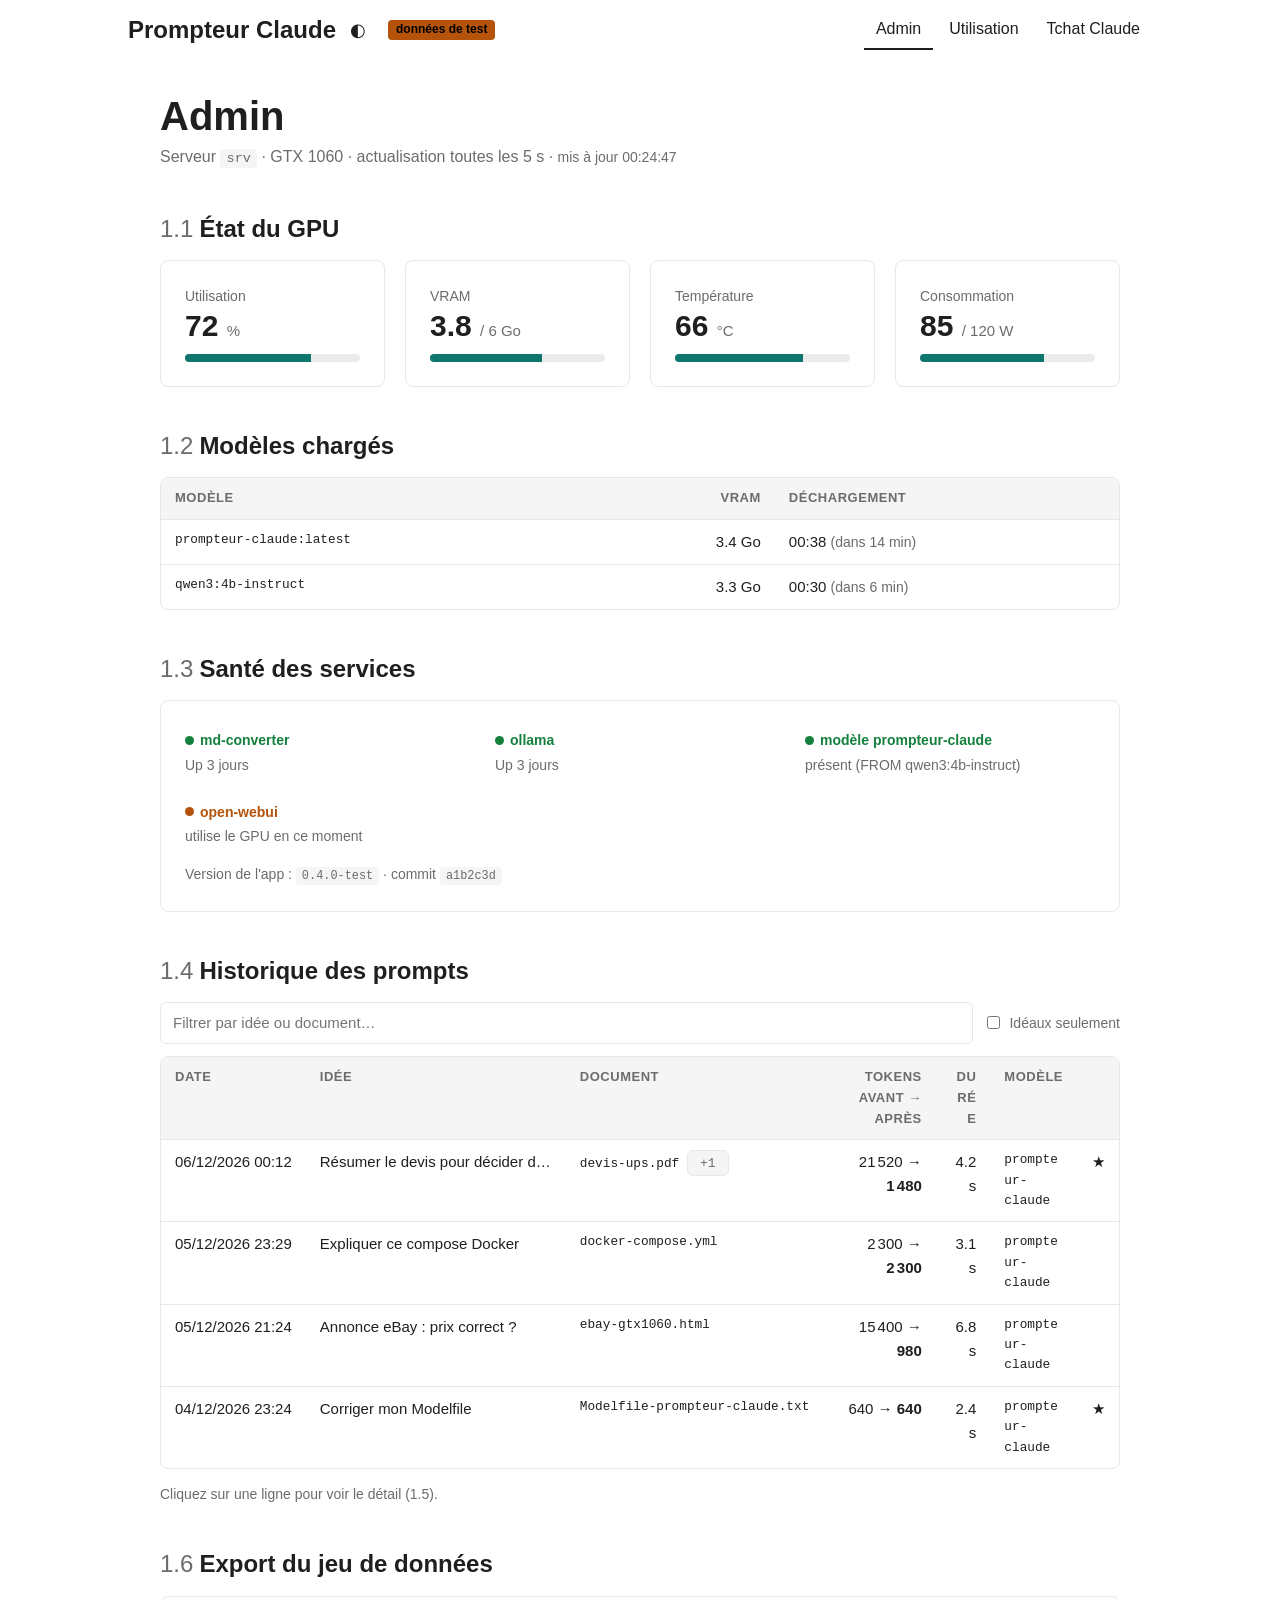
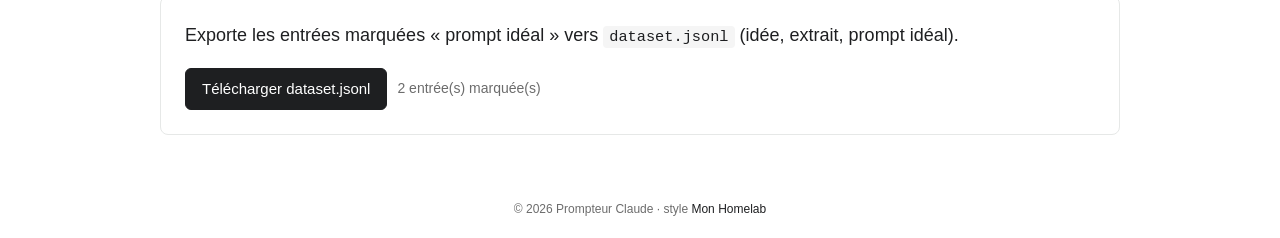
==== static/admin.html @ 7f17523a "Add files via upload" ====
<!doctype html>
<html lang="fr">
<head>
<meta charset="utf-8">
<meta name="viewport" content="width=device-width, initial-scale=1">
<title>Admin · Prompteur Claude</title>
<meta name="theme-color" content="#0b2420">
<link rel="stylesheet" href="style.css">
<script src="common.js"></script>
</head>
<body>
<header>
  <nav class="nav">
    <div class="logo"><a href="index.html">Prompteur Claude</a><button onclick="toggleTheme()" title="Changer de thème">◐</button></div>
    <ul id="menu">
      <li><a href="admin.html">Admin</a></li>
      <li><a href="index.html">Utilisation</a></li>
      <li><a href="chat.html">Tchat Claude</a></li>
    </ul>
  </nav>
</header>

<main class="main">
  <div class="page-header">
    <h1>Admin</h1>
    <p>Serveur <code>srv</code> · GTX 1060 · actualisation toutes les <span id="every">5</span> s · <span id="last" class="muted"></span></p>
  </div>

  <!-- 1.1 État du GPU -->
  <h2><span class="num">1.1</span>État du GPU</h2>
  <div class="grid" id="gpu">
    <div class="card"><div class="muted">Utilisation</div><div class="stat" id="g-util">–</div><div class="bar"><span id="b-util"></span></div></div>
    <div class="card"><div class="muted">VRAM</div><div class="stat" id="g-mem">–</div><div class="bar"><span id="b-mem"></span></div></div>
    <div class="card"><div class="muted">Température</div><div class="stat" id="g-temp">–</div><div class="bar"><span id="b-temp"></span></div></div>
    <div class="card"><div class="muted">Consommation</div><div class="stat" id="g-pow">–</div><div class="bar"><span id="b-pow"></span></div></div>
  </div>

  <!-- 1.2 Modèles chargés -->
  <h2><span class="num">1.2</span>Modèles chargés</h2>
  <div class="table-wrap">
    <table>
      <thead><tr><th>Modèle</th><th class="num">VRAM</th><th>Déchargement</th></tr></thead>
      <tbody id="ps"><tr><td colspan="3" class="muted">Chargement…</td></tr></tbody>
    </table>
  </div>

  <!-- 1.3 Santé des services -->
  <h2><span class="num">1.3</span>Santé des services</h2>
  <div class="card">
    <div class="grid" id="health" style="grid-template-columns: repeat(auto-fit, minmax(220px, 1fr));"></div>
    <p class="muted" style="margin:16px 0 0" id="version"></p>
  </div>

  <!-- 1.4 Historique -->
  <h2><span class="num">1.4</span>Historique des prompts</h2>
  <div class="row" style="margin-bottom:12px">
    <input id="filter" placeholder="Filtrer par idée ou document…" style="flex:1; min-width:200px">
    <label style="margin:0; display:flex; gap:6px; align-items:center; white-space:nowrap">
      <input type="checkbox" id="only-ideal" style="width:auto"> Idéaux seulement
    </label>
  </div>
  <div class="table-wrap">
    <table>
      <thead><tr><th>Date</th><th>Idée</th><th>Document</th><th class="num">Tokens avant → après</th><th class="num">Durée</th><th>Modèle</th><th></th></tr></thead>
      <tbody id="history"></tbody>
    </table>
  </div>
  <p class="muted">Cliquez sur une ligne pour voir le détail (1.5).</p>

  <!-- 1.6 Export -->
  <h2><span class="num">1.6</span>Export du jeu de données</h2>
  <div class="card">
    <p style="margin-top:0">Exporte les entrées marquées « prompt idéal » vers <code>dataset.jsonl</code> (idée, extrait, prompt idéal).</p>
    <div class="row">
      <button class="btn primary" onclick="exportDataset()">Télécharger dataset.jsonl</button>
      <span class="muted" id="ideal-count"></span>
    </div>
    <pre class="prompt" id="export-preview" hidden></pre>
  </div>
</main>

<!-- 1.5 Détail d'un prompt -->
<dialog id="detail">
  <h3 id="d-title"></h3>
  <dl class="meta" id="d-meta"></dl>
  <pre class="prompt" id="d-prompt"></pre>
  <div class="row">
    <button class="btn primary" id="d-copy">Recopier</button>
    <button class="btn" id="d-regen">Régénérer</button>
    <button class="btn" id="d-ideal"></button>
    <span style="flex:1"></span>
    <button class="btn" onclick="$('#detail').close()">Fermer</button>
  </div>
</dialog>

<footer class="footer">© 2026 Prompteur Claude · style <a href="https://homelab.arthurlejosne.workers.dev/">Mon Homelab</a></footer>

<script>
const REFRESH = 5000;
const srcs = (h) => [].concat(h.source); // une entrée peut avoir plusieurs documents
let hist = [];

async function loadGpu() {
  try {
    const g = await api.get("/api/admin/gpu");
    const pct = (v, m) => Math.min(100, Math.round((v / m) * 100)) + "%";
    $("#g-util").innerHTML = `${g.util} <small>%</small>`; $("#b-util").style.width = g.util + "%";
    $("#g-mem").innerHTML = `${(g.mem_used / 1024).toFixed(1)} <small>/ ${(g.mem_total / 1024).toFixed(0)} Go</small>`; $("#b-mem").style.width = pct(g.mem_used, g.mem_total);
    $("#g-temp").innerHTML = `${g.temp} <small>°C</small>`; $("#b-temp").style.width = pct(g.temp, 90);
    $("#g-pow").innerHTML = `${g.power} <small>/ ${g.power_limit} W</small>`; $("#b-pow").style.width = pct(g.power, g.power_limit);
    $("#b-temp").style.background = g.temp > 80 ? "var(--err)" : g.temp > 70 ? "var(--warn)" : "";
    $("#last").textContent = "mis à jour " + new Date().toLocaleTimeString("fr-FR");
  } catch (e) { $("#last").textContent = "GPU injoignable (" + e.message + ")"; }
}

async function loadPs() {
  const { models } = await api.get("/api/admin/ps");
  $("#ps").innerHTML = models.length ? models.map((m) => {
    const min = Math.max(0, Math.round((new Date(m.expires_at) - Date.now()) / 60000));
    return `<tr><td class="mono">${esc(m.name)}</td><td class="num">${(m.size_vram / 1e9).toFixed(1)} Go</td>
            <td>${new Date(m.expires_at).toLocaleTimeString("fr-FR", { timeStyle: "short" })} <span class="muted">(dans ${min} min)</span></td></tr>`;
  }).join("") : `<tr><td colspan="3" class="muted">Aucun modèle en VRAM.</td></tr>`;
}

async function loadHealth() {
  const h = await api.get("/api/admin/health");
  const cls = { Up: "ok", Warn: "warn" };
  $("#health").innerHTML = h.services.map((s) => `
    <div><span class="status ${cls[s.state] || "err"}">${esc(s.name)}</span><div class="muted">${esc(s.detail)}</div></div>`).join("");
  $("#version").innerHTML = `Version de l'app : <code>${esc(h.version)}</code> · commit <code>${esc(h.git)}</code>`;
}

function renderHistory() {
  const q = $("#filter").value.toLowerCase(), only = $("#only-ideal").checked;
  const rows = hist.filter((h) => (!only || h.ideal) && (h.idea + " " + srcs(h).join(" ")).toLowerCase().includes(q));
  $("#history").innerHTML = rows.map((h) => `
    <tr data-id="${h.id}">
      <td style="white-space:nowrap">${fmtDate(h.date)}</td>
      <td class="clip">${esc(h.idea)}</td>
      <td class="clip mono" title="${esc(srcs(h).join(", "))}">${esc(srcs(h)[0])}${srcs(h).length > 1 ? ` <span class="tag">+${srcs(h).length - 1}</span>` : ""}</td>
      <td class="num">${h.tokens_before.toLocaleString("fr-FR")} → <strong>${h.tokens_after.toLocaleString("fr-FR")}</strong></td>
      <td class="num">${h.duration_s.toFixed(1)} s</td>
      <td class="mono">${esc(h.model)}</td>
      <td>${h.ideal ? "★" : ""}</td>
    </tr>`).join("") || `<tr><td colspan="7" class="muted">Aucune entrée.</td></tr>`;
  $("#ideal-count").textContent = hist.filter((h) => h.ideal).length + " entrée(s) marquée(s)";
}

function openDetail(id) {
  const h = hist.find((x) => x.id === id); if (!h) return;
  $("#d-title").textContent = h.idea;
  $("#d-meta").innerHTML = `
    <dt>Date</dt><dd>${fmtDate(h.date)}</dd>
    <dt>Documents</dt><dd class="mono">${srcs(h).map(esc).join("<br>")}</dd>
    <dt>Tokens</dt><dd>${h.tokens_before} → ${h.tokens_after} (−${Math.round((1 - h.tokens_after / h.tokens_before) * 100)} %)</dd>
    <dt>Durée</dt><dd>${h.duration_s} s · <span class="mono">${esc(h.model)}</span></dd>`;
  $("#d-prompt").textContent = h.prompt;
  $("#d-copy").onclick = () => copy(h.prompt);
  $("#d-regen").onclick = async () => {
    $("#d-regen").disabled = true; $("#d-prompt").textContent = "";
    await fakeStream(h.prompt, (c) => ($("#d-prompt").textContent += c));
    $("#d-regen").disabled = false; toast("Prompt régénéré (test)");
  };
  const setIdeal = () => ($("#d-ideal").textContent = h.ideal ? "★ Retirer des idéaux" : "☆ Marquer comme prompt idéal");
  setIdeal();
  $("#d-ideal").onclick = async () => {
    const r = await api.post(`/api/history/${h.id}/ideal`, {});
    h.ideal = r.ideal ?? !h.ideal; setIdeal(); renderHistory();
  };
  $("#detail").showModal();
}

function exportDataset() {
  const lines = hist.filter((h) => h.ideal).map((h) => JSON.stringify({ idea: h.idea, sources: srcs(h), excerpt: "(extraits de " + srcs(h).join(", ") + ")", prompt: h.prompt }));
  if (!lines.length) return toast("Aucune entrée marquée");
  const blob = new Blob([lines.join("\n") + "\n"], { type: "application/jsonl" });
  const a = Object.assign(document.createElement("a"), { href: URL.createObjectURL(blob), download: "dataset.jsonl" });
  a.click(); URL.revokeObjectURL(a.href);
  const pv = $("#export-preview"); pv.hidden = false; pv.textContent = lines.join("\n");
}

document.addEventListener("DOMContentLoaded", async () => {
  $("#every").textContent = REFRESH / 1000;
  $("#history").addEventListener("click", (e) => { const tr = e.target.closest("tr[data-id]"); if (tr) openDetail(+tr.dataset.id); });
  $("#filter").addEventListener("input", renderHistory);
  $("#only-ideal").addEventListener("change", renderHistory);
  hist = await api.get("/api/history"); renderHistory();
  loadGpu(); loadPs(); loadHealth();
  setInterval(() => { loadGpu(); loadPs(); }, REFRESH);
  setInterval(loadHealth, 30000);
});
</script>
</body>
</html>
---- static/style.css ----
/* Prompteur Claude — style inspiré de « Mon Homelab » (Hugo PaperMod) */
:root {
  --gap: 24px;
  --content-gap: 20px;
  --nav-width: 1024px;
  --main-width: 960px;
  --header-height: 60px;
  --radius: 8px;

  /* Thème clair (PaperMod) */
  --theme: #ffffff;
  --entry: #ffffff;
  --primary: #1e1f21;
  --secondary: #6c6c6c;
  --tertiary: #e9ecea;
  --content: #1f1f1f;
  --code-bg: #f5f5f5;
  --border: #e6e8e7;
  --accent: #0f766e;
  --ok: #15803d;
  --warn: #b45309;
  --err: #b91c1c;
}
@media (prefers-color-scheme: dark) {
  :root:not([data-theme="light"]) {
    --theme: #0b2420;
    --entry: #11302b;
    --primary: #dadadb;
    --secondary: #9b9c9d;
    --tertiary: #1a4039;
    --content: #c4c4c5;
    --code-bg: #0e2a25;
    --border: #22473f;
    --accent: #3ddc97;
    --ok: #4ade80;
    --warn: #fbbf24;
    --err: #f87171;
  }
}
:root[data-theme="dark"] {
  --theme: #0b2420;
  --entry: #11302b;
  --primary: #dadadb;
  --secondary: #9b9c9d;
  --tertiary: #1a4039;
  --content: #c4c4c5;
  --code-bg: #0e2a25;
  --border: #22473f;
  --accent: #3ddc97;
  --ok: #4ade80;
  --warn: #fbbf24;
  --err: #f87171;
}

* { box-sizing: border-box; }
html { -webkit-tap-highlight-color: transparent; }
body {
  margin: 0;
  background: var(--theme);
  color: var(--primary);
  font-family: -apple-system, BlinkMacSystemFont, "Segoe UI", Roboto, Oxygen, Ubuntu, Cantarell, "Open Sans", "Helvetica Neue", sans-serif;
  font-size: 18px;
  line-height: 1.6;
  word-break: break-word;
}
a { color: var(--primary); text-decoration: none; }
code, pre, .mono { font-family: ui-monospace, SFMono-Regular, Menlo, Consolas, monospace; font-size: .85em; }
code { background: var(--code-bg); padding: 2px 6px; border-radius: 4px; }

/* En-tête */
.nav {
  display: flex; flex-wrap: wrap; justify-content: space-between; align-items: center;
  max-width: calc(var(--nav-width) + var(--gap) * 2);
  margin: 0 auto; padding: 0 var(--gap); min-height: var(--header-height);
}
.logo { display: flex; align-items: center; gap: 10px; font-size: 24px; font-weight: 700; }
.logo button {
  background: none; border: 0; color: var(--primary); cursor: pointer;
  font-size: 18px; padding: 4px; border-radius: 6px; line-height: 1;
}
.logo button:hover { background: var(--tertiary); }
#menu { display: flex; gap: 4px; list-style: none; margin: 0; padding: 0; overflow-x: auto; }
#menu a { display: block; padding: 6px 12px; font-size: 16px; border-radius: 6px; }
#menu a:hover { background: var(--tertiary); }
#menu a.active { border-bottom: 2px solid currentColor; border-radius: 0; }

/* Contenu */
.main {
  max-width: calc(var(--main-width) + var(--gap) * 2);
  margin: auto; padding: var(--gap); min-height: calc(100vh - var(--header-height) * 2);
}
.page-header h1 { font-size: 40px; line-height: 1.2; margin: 8px 0 4px; }
.page-header p { color: var(--secondary); margin: 0 0 var(--gap); font-size: 16px; }
h2 { font-size: 24px; margin: 40px 0 12px; }
h2 .num { color: var(--secondary); font-weight: 400; margin-right: 6px; }
h3 { font-size: 18px; margin: 0 0 8px; }
.muted { color: var(--secondary); font-size: 14px; }

/* Cartes (post-entry PaperMod) */
.card {
  background: var(--entry); border: 1px solid var(--border); border-radius: var(--radius);
  padding: var(--gap); margin-bottom: var(--content-gap); transition: transform .1s;
}
.grid { display: grid; gap: var(--content-gap); grid-template-columns: repeat(auto-fit, minmax(200px, 1fr)); }
.grid .card { margin: 0; }
.stat { font-size: 30px; font-weight: 700; line-height: 1.2; }
.stat small { font-size: 15px; font-weight: 400; color: var(--secondary); }

.bar { height: 8px; background: var(--tertiary); border-radius: 4px; overflow: hidden; margin-top: 10px; }
.bar > span { display: block; height: 100%; background: var(--accent); transition: width .6s; }

/* Étiquettes (tags PaperMod) */
.tags { display: flex; flex-wrap: wrap; gap: 6px; list-style: none; margin: 0; padding: 0; }
.tag {
  display: inline-block; padding: 0 12px; height: 26px; line-height: 26px; font-size: 13px;
  background: var(--code-bg); border: 1px solid var(--border); border-radius: 6px; color: var(--secondary);
  white-space: nowrap;
}
.status { display: inline-flex; align-items: center; gap: 6px; font-size: 14px; font-weight: 600; }
.status::before { content: ""; width: 9px; height: 9px; border-radius: 50%; background: currentColor; }
.status.ok { color: var(--ok); } .status.warn { color: var(--warn); } .status.err { color: var(--err); }

/* Tableaux */
.table-wrap { overflow-x: auto; border: 1px solid var(--border); border-radius: var(--radius); background: var(--entry); }
table { width: 100%; border-collapse: collapse; font-size: 15px; }
th, td { padding: 10px 14px; text-align: left; border-bottom: 1px solid var(--border); vertical-align: top; }
th { font-size: 13px; text-transform: uppercase; letter-spacing: .04em; color: var(--secondary); font-weight: 600; background: var(--code-bg); }
tr:last-child td { border-bottom: 0; }
tbody tr { cursor: pointer; }
tbody tr:hover { background: var(--tertiary); }
td.num, th.num { text-align: right; font-variant-numeric: tabular-nums; }
.clip { max-width: 260px; overflow: hidden; text-overflow: ellipsis; white-space: nowrap; }

/* Formulaires et boutons */
.btn {
  display: inline-flex; align-items: center; gap: 6px; padding: 8px 16px; font: inherit; font-size: 15px;
  border-radius: 6px; border: 1px solid var(--border); background: var(--tertiary); color: var(--primary); cursor: pointer;
}
.btn:hover { border-color: var(--secondary); }
.btn.primary { background: var(--primary); color: var(--theme); border-color: var(--primary); }
.btn:disabled { opacity: .5; cursor: not-allowed; }
.row { display: flex; flex-wrap: wrap; gap: 10px; align-items: center; }
input, select, textarea {
  font: inherit; font-size: 15px; color: var(--primary); background: var(--theme);
  border: 1px solid var(--border); border-radius: 6px; padding: 8px 12px; width: 100%;
}
textarea { min-height: 110px; resize: vertical; }
input:focus, select:focus, textarea:focus { outline: 2px solid var(--accent); outline-offset: -1px; }
label { display: block; font-size: 14px; color: var(--secondary); margin: 12px 0 4px; }

pre.prompt {
  background: var(--code-bg); border: 1px solid var(--border); border-radius: var(--radius);
  padding: 16px; white-space: pre-wrap; margin: 12px 0; line-height: 1.5; max-height: 420px; overflow: auto;
}

/* Zone de dépôt */
.drop {
  border: 2px dashed var(--border); border-radius: var(--radius); padding: 36px; text-align: center;
  color: var(--secondary); cursor: pointer; transition: border-color .2s, background .2s;
}
.drop.over { border-color: var(--accent); background: var(--tertiary); }

/* Fenêtre de détail */
dialog {
  width: min(760px, calc(100vw - 32px)); border: 1px solid var(--border); border-radius: var(--radius);
  background: var(--entry); color: var(--primary); padding: var(--gap);
}
dialog::backdrop { background: rgb(0 0 0 / .55); }
dl.meta { display: grid; grid-template-columns: max-content 1fr; gap: 4px 16px; font-size: 15px; margin: 0; }
dl.meta dt { color: var(--secondary); }
dl.meta dd { margin: 0; }

/* Tchat */
.chat { display: flex; flex-direction: column; gap: 12px; max-height: 480px; overflow-y: auto; padding: 4px; }
.msg { max-width: 85%; padding: 12px 16px; border-radius: var(--radius); border: 1px solid var(--border); font-size: 16px; white-space: pre-wrap; }
.msg.user { align-self: flex-end; background: var(--tertiary); }
.msg.bot { align-self: flex-start; background: var(--entry); }
.msg .muted { display: block; margin-top: 6px; font-size: 12px; }

.toast {
  position: fixed; bottom: 24px; left: 50%; transform: translateX(-50%); background: var(--primary); color: var(--theme);
  padding: 10px 18px; border-radius: 6px; font-size: 15px; opacity: 0; transition: opacity .2s; pointer-events: none;
}
.toast.show { opacity: 1; }

.footer {
  max-width: calc(var(--main-width) + var(--gap) * 2); margin: auto; padding: calc((var(--footer-height, 60px) - var(--gap)) / 2) var(--gap);
  text-align: center; color: var(--secondary); font-size: 12px; line-height: 24px;
}
.badge-test {
  display: inline-block; font-size: 12px; padding: 0 8px; border-radius: 4px; background: var(--warn); color: #000; vertical-align: middle; margin-left: 8px;
}

@media (max-width: 640px) {
  :root { --gap: 16px; }
  body { font-size: 16px; }
  .page-header h1 { font-size: 30px; }
  .nav { padding-top: 8px; }
  #menu { width: 100%; }
  .msg { max-width: 95%; }
}
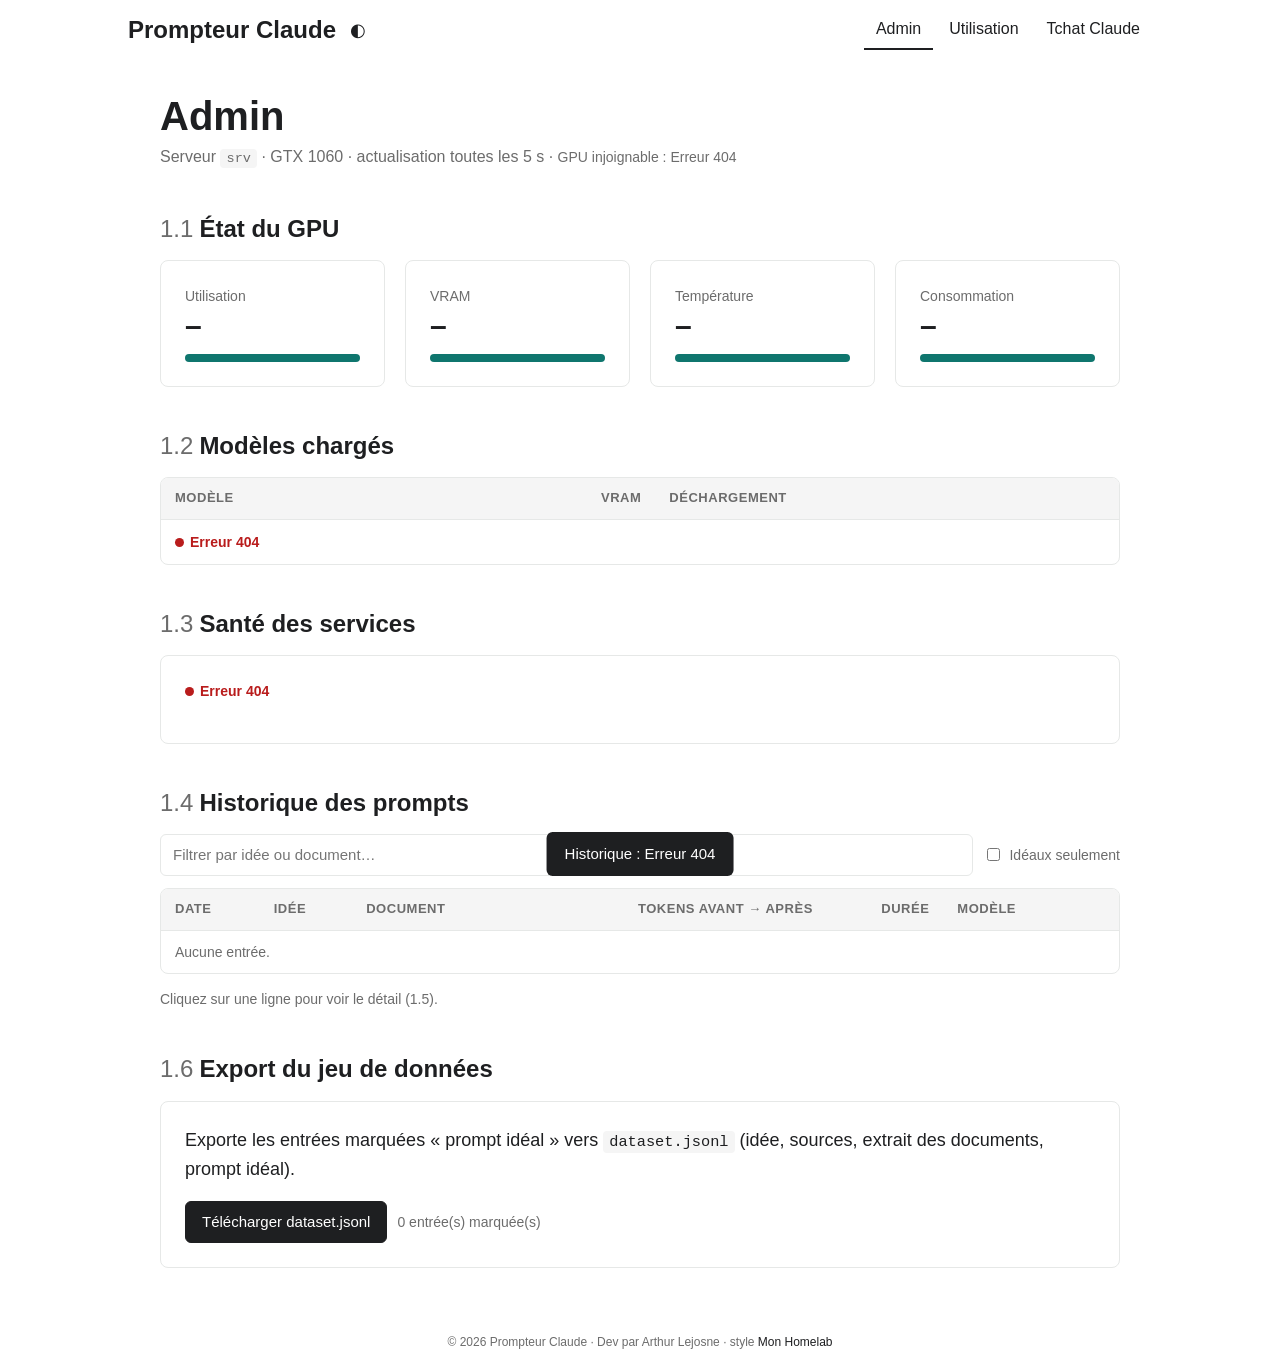
==== commit 54f97be8: "Version 0.5 : vraies données, connexion, tchat Claude" ====
--- a/static/admin.html
+++ b/static/admin.html
@@ -70,7 +70,7 @@
   <!-- 1.6 Export -->
   <h2><span class="num">1.6</span>Export du jeu de données</h2>
   <div class="card">
-    <p style="margin-top:0">Exporte les entrées marquées « prompt idéal » vers <code>dataset.jsonl</code> (idée, extrait, prompt idéal).</p>
+    <p style="margin-top:0">Exporte les entrées marquées « prompt idéal » vers <code>dataset.jsonl</code> (idée, sources, extrait des documents, prompt idéal).</p>
     <div class="row">
       <button class="btn primary" onclick="exportDataset()">Télécharger dataset.jsonl</button>
       <span class="muted" id="ideal-count"></span>
@@ -93,41 +93,50 @@
   </div>
 </dialog>
 
-<footer class="footer">© 2026 Prompteur Claude · style <a href="https://homelab.arthurlejosne.workers.dev/">Mon Homelab</a></footer>
+<footer class="footer">© 2026 Prompteur Claude · Dev par Arthur Lejosne · style <a href="https://homelab.arthurlejosne.workers.dev/">Mon Homelab</a></footer>
 
 <script>
 const REFRESH = 5000;
-const srcs = (h) => [].concat(h.source); // une entrée peut avoir plusieurs documents
+const srcs = (h) => [].concat(h.source);
 let hist = [];
 
 async function loadGpu() {
   try {
     const g = await api.get("/api/admin/gpu");
-    const pct = (v, m) => Math.min(100, Math.round((v / m) * 100)) + "%";
+    const pct = (v, m) => (m ? Math.min(100, Math.round((v / m) * 100)) : 0) + "%";
     $("#g-util").innerHTML = `${g.util} <small>%</small>`; $("#b-util").style.width = g.util + "%";
     $("#g-mem").innerHTML = `${(g.mem_used / 1024).toFixed(1)} <small>/ ${(g.mem_total / 1024).toFixed(0)} Go</small>`; $("#b-mem").style.width = pct(g.mem_used, g.mem_total);
     $("#g-temp").innerHTML = `${g.temp} <small>°C</small>`; $("#b-temp").style.width = pct(g.temp, 90);
     $("#g-pow").innerHTML = `${g.power} <small>/ ${g.power_limit} W</small>`; $("#b-pow").style.width = pct(g.power, g.power_limit);
     $("#b-temp").style.background = g.temp > 80 ? "var(--err)" : g.temp > 70 ? "var(--warn)" : "";
     $("#last").textContent = "mis à jour " + new Date().toLocaleTimeString("fr-FR");
-  } catch (e) { $("#last").textContent = "GPU injoignable (" + e.message + ")"; }
+  } catch (e) { $("#last").textContent = "GPU injoignable : " + e.message; }
 }
 
 async function loadPs() {
-  const { models } = await api.get("/api/admin/ps");
-  $("#ps").innerHTML = models.length ? models.map((m) => {
-    const min = Math.max(0, Math.round((new Date(m.expires_at) - Date.now()) / 60000));
-    return `<tr><td class="mono">${esc(m.name)}</td><td class="num">${(m.size_vram / 1e9).toFixed(1)} Go</td>
-            <td>${new Date(m.expires_at).toLocaleTimeString("fr-FR", { timeStyle: "short" })} <span class="muted">(dans ${min} min)</span></td></tr>`;
-  }).join("") : `<tr><td colspan="3" class="muted">Aucun modèle en VRAM.</td></tr>`;
+  try {
+    const { models } = await api.get("/api/admin/ps");
+    $("#ps").innerHTML = models.length ? models.map((m) => {
+      const min = Math.max(0, Math.round((new Date(m.expires_at) - Date.now()) / 60000));
+      return `<tr><td class="mono">${esc(m.name)}</td><td class="num">${(m.size_vram / 1e9).toFixed(1)} Go</td>
+              <td>${new Date(m.expires_at).toLocaleTimeString("fr-FR", { timeStyle: "short" })} <span class="muted">(dans ${min} min)</span></td></tr>`;
+    }).join("") : `<tr><td colspan="3" class="muted">Aucun modèle en VRAM.</td></tr>`;
+  } catch (e) { $("#ps").innerHTML = `<tr><td colspan="3"><span class="status err">${esc(e.message)}</span></td></tr>`; }
 }
 
 async function loadHealth() {
-  const h = await api.get("/api/admin/health");
-  const cls = { Up: "ok", Warn: "warn" };
-  $("#health").innerHTML = h.services.map((s) => `
-    <div><span class="status ${cls[s.state] || "err"}">${esc(s.name)}</span><div class="muted">${esc(s.detail)}</div></div>`).join("");
-  $("#version").innerHTML = `Version de l'app : <code>${esc(h.version)}</code> · commit <code>${esc(h.git)}</code>`;
+  try {
+    const h = await api.get("/api/admin/health");
+    const cls = { Up: "ok", Warn: "warn" };
+    $("#health").innerHTML = h.services.map((s) => `
+      <div><span class="status ${cls[s.state] || "err"}">${esc(s.name)}</span><div class="muted">${esc(s.detail)}</div></div>`).join("");
+    $("#version").innerHTML = `Version de l'app : <code>${esc(h.version)}</code> · commit <code>${esc(h.git)}</code>`;
+  } catch (e) { $("#health").innerHTML = `<span class="status err">${esc(e.message)}</span>`; }
+}
+
+async function loadHistory() {
+  try { hist = await api.get("/api/history"); } catch (e) { toast("Historique : " + e.message); }
+  renderHistory();
 }
 
 function renderHistory() {
@@ -137,7 +146,7 @@
     <tr data-id="${h.id}">
       <td style="white-space:nowrap">${fmtDate(h.date)}</td>
       <td class="clip">${esc(h.idea)}</td>
-      <td class="clip mono" title="${esc(srcs(h).join(", "))}">${esc(srcs(h)[0])}${srcs(h).length > 1 ? ` <span class="tag">+${srcs(h).length - 1}</span>` : ""}</td>
+      <td class="clip mono" title="${esc(srcs(h).join(", "))}">${srcs(h).length ? esc(srcs(h)[0]) : '<span class="muted">aucun</span>'}${srcs(h).length > 1 ? ` <span class="tag">+${srcs(h).length - 1}</span>` : ""}</td>
       <td class="num">${h.tokens_before.toLocaleString("fr-FR")} → <strong>${h.tokens_after.toLocaleString("fr-FR")}</strong></td>
       <td class="num">${h.duration_s.toFixed(1)} s</td>
       <td class="mono">${esc(h.model)}</td>
@@ -148,35 +157,45 @@
 
 function openDetail(id) {
   const h = hist.find((x) => x.id === id); if (!h) return;
+  const gain = h.tokens_before ? Math.round((1 - h.tokens_after / h.tokens_before) * 100) : 0;
   $("#d-title").textContent = h.idea;
   $("#d-meta").innerHTML = `
     <dt>Date</dt><dd>${fmtDate(h.date)}</dd>
-    <dt>Documents</dt><dd class="mono">${srcs(h).map(esc).join("<br>")}</dd>
-    <dt>Tokens</dt><dd>${h.tokens_before} → ${h.tokens_after} (−${Math.round((1 - h.tokens_after / h.tokens_before) * 100)} %)</dd>
+    <dt>Documents</dt><dd class="mono">${srcs(h).length ? srcs(h).map(esc).join("<br>") : "aucun"}</dd>
+    <dt>Tokens</dt><dd>${h.tokens_before} → ${h.tokens_after} (${gain >= 0 ? "−" : "+"}${Math.abs(gain)} %)</dd>
     <dt>Durée</dt><dd>${h.duration_s} s · <span class="mono">${esc(h.model)}</span></dd>`;
   $("#d-prompt").textContent = h.prompt;
-  $("#d-copy").onclick = () => copy(h.prompt);
+  $("#d-copy").onclick = () => copy($("#d-prompt").textContent);
   $("#d-regen").onclick = async () => {
     $("#d-regen").disabled = true; $("#d-prompt").textContent = "";
-    await fakeStream(h.prompt, (c) => ($("#d-prompt").textContent += c));
-    $("#d-regen").disabled = false; toast("Prompt régénéré (test)");
+    try {
+      await streamNdjson("/api/generate", { idea: h.idea, doc_ids: h.doc_ids, context_id: h.context_id, attach: h.attach }, (m) => {
+        if (m.error) throw new Error(m.error);
+        if (m.t) $("#d-prompt").textContent += m.t;
+        if (m.done) { $("#d-prompt").textContent = m.prompt; toast(`Nouveau prompt enregistré (${m.duration_s.toFixed(1)} s)`); }
+      });
+      await loadHistory();
+    } catch (e) { toast(e.message); $("#d-prompt").textContent = h.prompt; }
+    finally { $("#d-regen").disabled = false; }
   };
   const setIdeal = () => ($("#d-ideal").textContent = h.ideal ? "★ Retirer des idéaux" : "☆ Marquer comme prompt idéal");
   setIdeal();
   $("#d-ideal").onclick = async () => {
-    const r = await api.post(`/api/history/${h.id}/ideal`, {});
-    h.ideal = r.ideal ?? !h.ideal; setIdeal(); renderHistory();
+    try { const r = await api.post(`/api/history/${h.id}/ideal`, {}); h.ideal = r.ideal; setIdeal(); renderHistory(); }
+    catch (e) { toast(e.message); }
   };
   $("#detail").showModal();
 }
 
-function exportDataset() {
-  const lines = hist.filter((h) => h.ideal).map((h) => JSON.stringify({ idea: h.idea, sources: srcs(h), excerpt: "(extraits de " + srcs(h).join(", ") + ")", prompt: h.prompt }));
-  if (!lines.length) return toast("Aucune entrée marquée");
-  const blob = new Blob([lines.join("\n") + "\n"], { type: "application/jsonl" });
-  const a = Object.assign(document.createElement("a"), { href: URL.createObjectURL(blob), download: "dataset.jsonl" });
-  a.click(); URL.revokeObjectURL(a.href);
-  const pv = $("#export-preview"); pv.hidden = false; pv.textContent = lines.join("\n");
+async function exportDataset() {
+  if (!hist.some((h) => h.ideal)) return toast("Aucune entrée marquée");
+  try {
+    const r = await fetch("/api/admin/dataset.jsonl");
+    if (!r.ok) throw new Error("Erreur " + r.status);
+    const text = await r.text();
+    download("dataset.jsonl", text, "application/jsonl");
+    const pv = $("#export-preview"); pv.hidden = false; pv.textContent = text;
+  } catch (e) { toast("Export impossible : " + e.message); }
 }
 
 document.addEventListener("DOMContentLoaded", async () => {
@@ -184,7 +203,7 @@
   $("#history").addEventListener("click", (e) => { const tr = e.target.closest("tr[data-id]"); if (tr) openDetail(+tr.dataset.id); });
   $("#filter").addEventListener("input", renderHistory);
   $("#only-ideal").addEventListener("change", renderHistory);
-  hist = await api.get("/api/history"); renderHistory();
+  await loadHistory();
   loadGpu(); loadPs(); loadHealth();
   setInterval(() => { loadGpu(); loadPs(); }, REFRESH);
   setInterval(loadHealth, 30000);
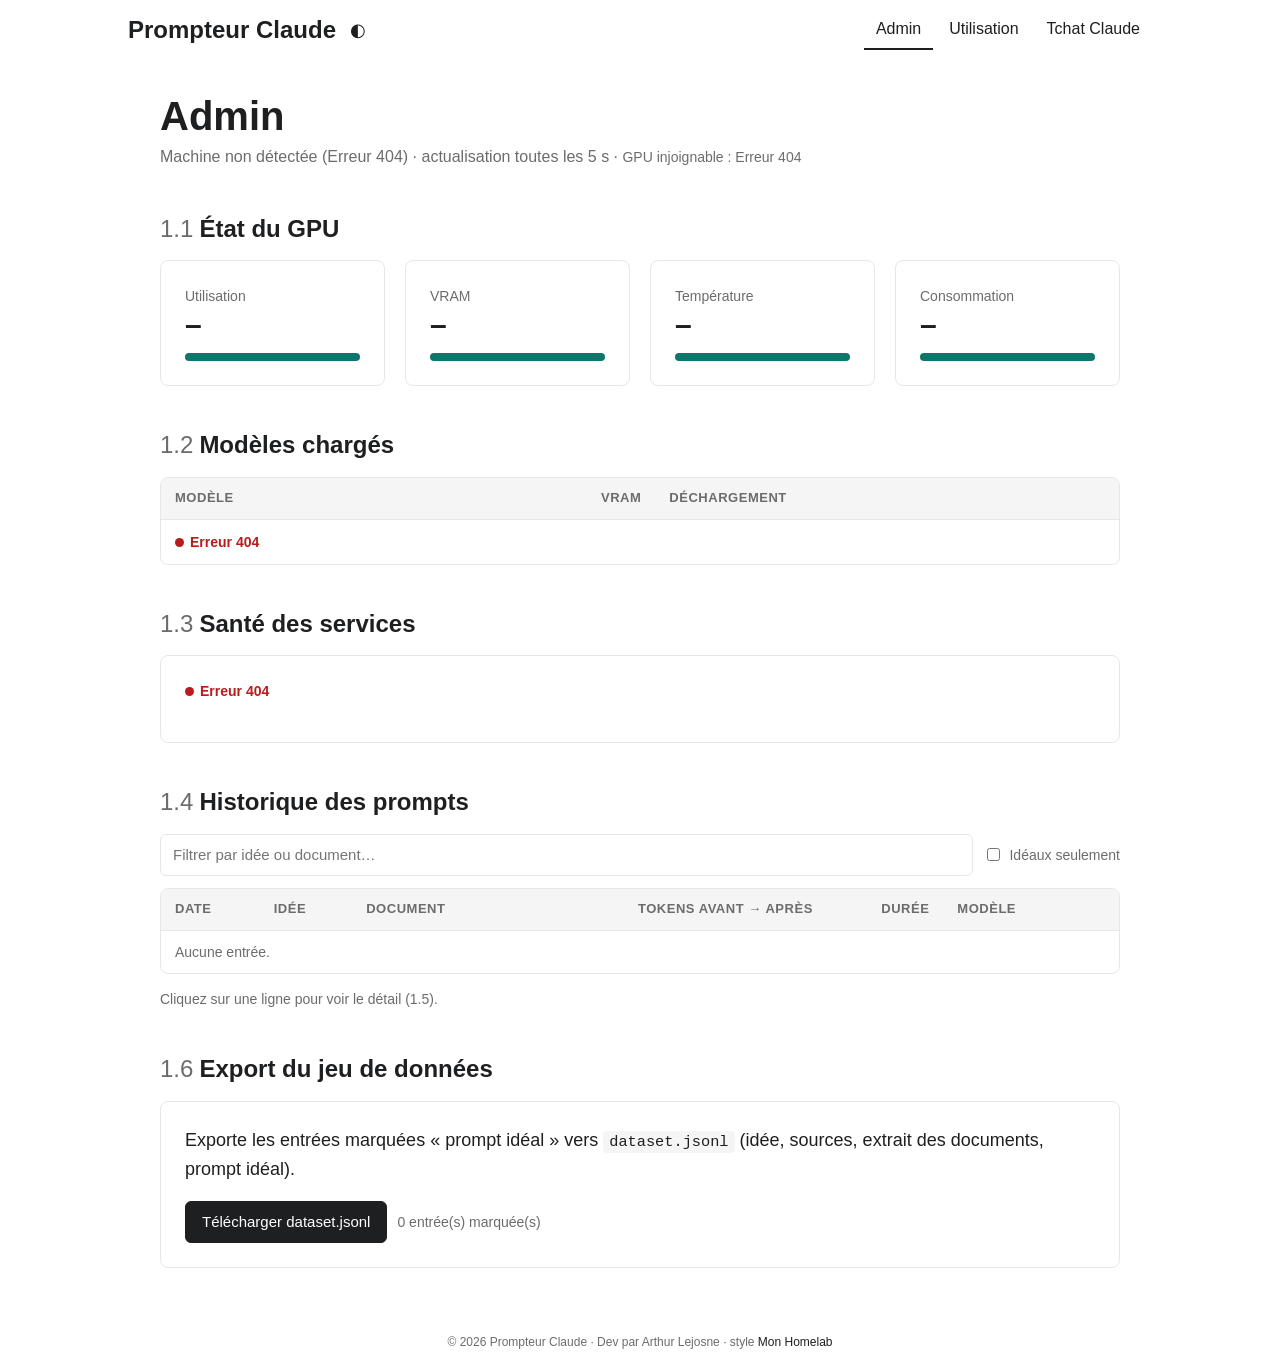
==== commit 811e62b0: "0.5.1 : Admin adapté à la machine détectée" ====
--- a/static/admin.html
+++ b/static/admin.html
@@ -23,7 +23,7 @@
 <main class="main">
   <div class="page-header">
     <h1>Admin</h1>
-    <p>Serveur <code>srv</code> · GTX 1060 · actualisation toutes les <span id="every">5</span> s · <span id="last" class="muted"></span></p>
+    <p><span id="sys">Détection de la machine…</span> · actualisation toutes les <span id="every">5</span> s · <span id="last" class="muted"></span></p>
   </div>
 
   <!-- 1.1 État du GPU -->
@@ -33,6 +33,10 @@
     <div class="card"><div class="muted">VRAM</div><div class="stat" id="g-mem">–</div><div class="bar"><span id="b-mem"></span></div></div>
     <div class="card"><div class="muted">Température</div><div class="stat" id="g-temp">–</div><div class="bar"><span id="b-temp"></span></div></div>
     <div class="card"><div class="muted">Consommation</div><div class="stat" id="g-pow">–</div><div class="bar"><span id="b-pow"></span></div></div>
+  </div>
+  <div class="card" id="no-gpu" hidden>
+    <p style="margin:0"><span class="status warn">Aucune carte NVIDIA détectée</span></p>
+    <p class="muted" style="margin:4px 0 0" id="no-gpu-txt"></p>
   </div>
 
   <!-- 1.2 Modèles chargés -->
@@ -100,7 +104,23 @@
 const srcs = (h) => [].concat(h.source);
 let hist = [];
 
+let HAS_GPU = true;
+
+async function loadSystem() {
+  try {
+    const m = await api.get("/api/admin/system");
+    const parts = [`Serveur <code>${esc(m.host)}</code>`, esc(m.cpu) + (m.threads ? ` (${m.threads} threads)` : "")];
+    if (m.ram_go) parts.push(`${m.ram_go} Go de RAM`);
+    HAS_GPU = m.gpus.length > 0;
+    parts.push(HAS_GPU ? m.gpus.map((g) => esc(g.name) + (g.vram_go ? ` (${g.vram_go} Go)` : "")).join(" + ") : "sans GPU");
+    $("#sys").innerHTML = parts.join(" · ");
+    $("#gpu").hidden = !HAS_GPU; $("#no-gpu").hidden = HAS_GPU;
+    if (!HAS_GPU) $("#no-gpu-txt").textContent = `Ollama calcule sur le processeur (${m.cpu}) : les réponses seront plus lentes. Si la machine a une carte NVIDIA, vérifiez que le GPU est donné au conteneur (bloc deploy du docker-compose.yml).`;
+  } catch (e) { $("#sys").textContent = "Machine non détectée (" + e.message + ")"; }
+}
+
 async function loadGpu() {
+  if (!HAS_GPU) return;
   try {
     const g = await api.get("/api/admin/gpu");
     const pct = (v, m) => (m ? Math.min(100, Math.round((v / m) * 100)) : 0) + "%";
@@ -204,6 +224,7 @@
   $("#filter").addEventListener("input", renderHistory);
   $("#only-ideal").addEventListener("change", renderHistory);
   await loadHistory();
+  await loadSystem();
   loadGpu(); loadPs(); loadHealth();
   setInterval(() => { loadGpu(); loadPs(); }, REFRESH);
   setInterval(loadHealth, 30000);
--- a/static/style.css
+++ b/static/style.css
@@ -53,6 +53,7 @@
 }
 
 * { box-sizing: border-box; }
+[hidden] { display: none !important; }
 html { -webkit-tap-highlight-color: transparent; }
 body {
   margin: 0;
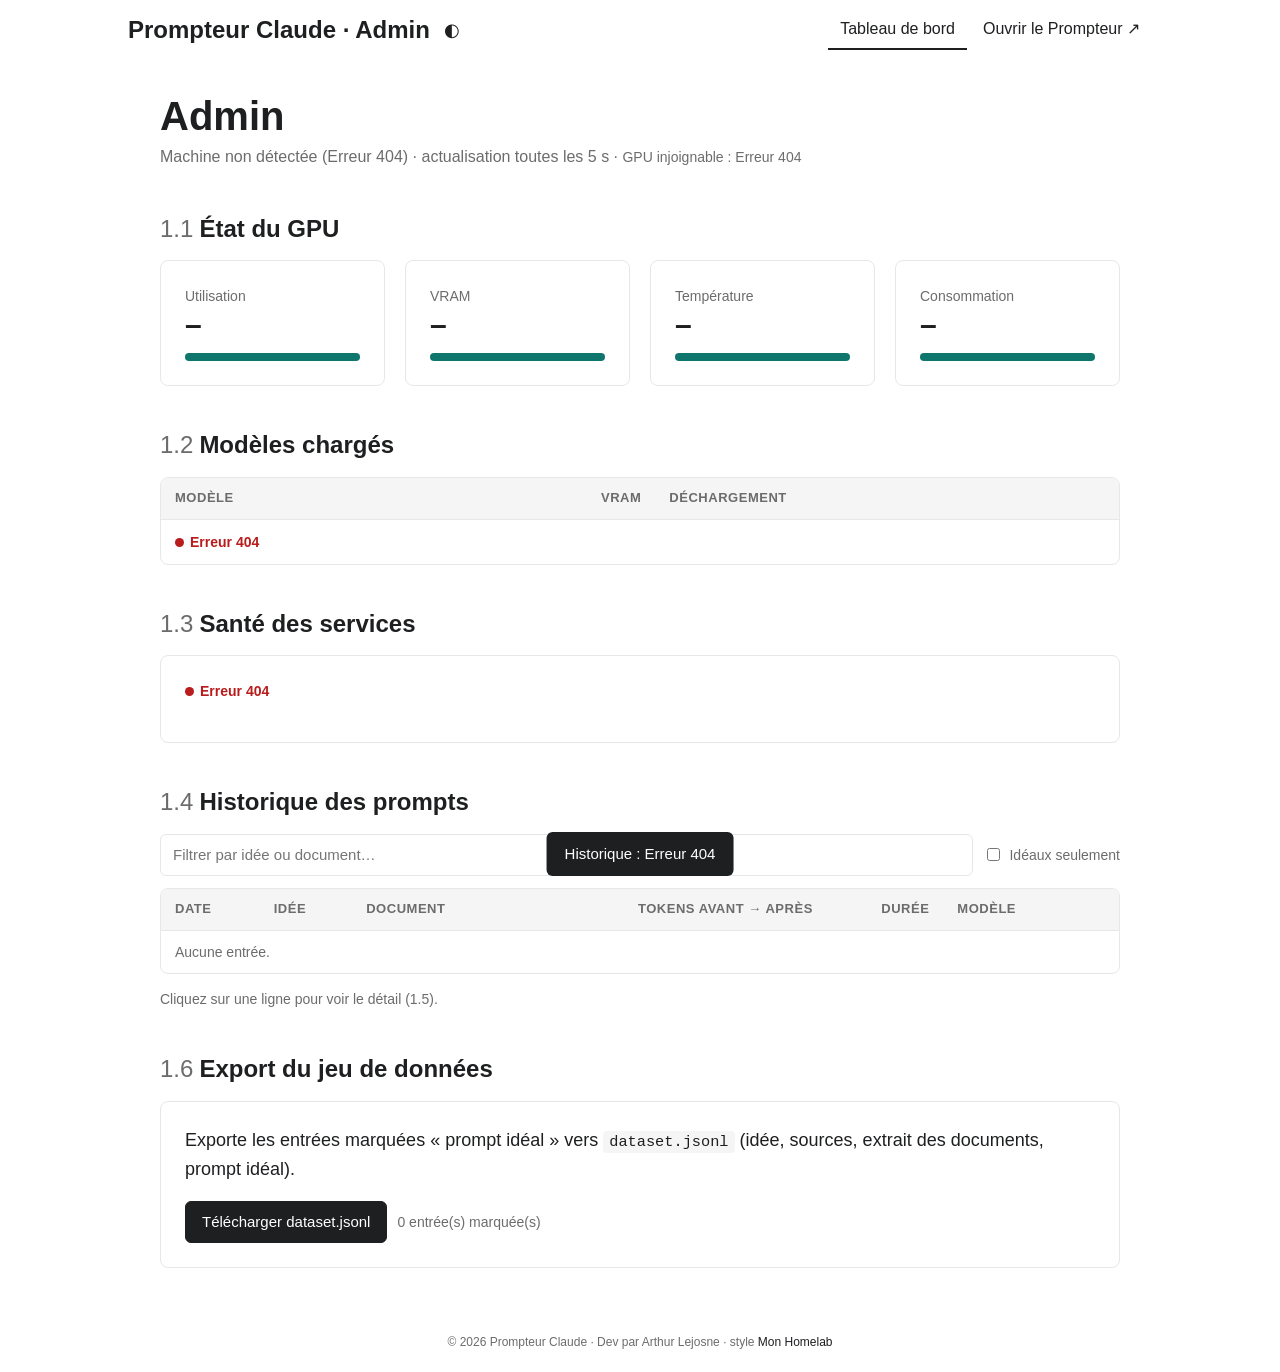
==== commit 0e039d6f: "0.6 : tableau de bord sur le port 8094, mémoire des pages" ====
--- a/static/admin.html
+++ b/static/admin.html
@@ -4,6 +4,7 @@
 <meta charset="utf-8">
 <meta name="viewport" content="width=device-width, initial-scale=1">
 <title>Admin · Prompteur Claude</title>
+<meta name="robots" content="noindex">
 <meta name="theme-color" content="#0b2420">
 <link rel="stylesheet" href="style.css">
 <script src="common.js"></script>
@@ -11,11 +12,10 @@
 <body>
 <header>
   <nav class="nav">
-    <div class="logo"><a href="index.html">Prompteur Claude</a><button onclick="toggleTheme()" title="Changer de thème">◐</button></div>
+    <div class="logo"><a href="admin.html">Prompteur Claude · Admin</a><button onclick="toggleTheme()" title="Changer de thème">◐</button></div>
     <ul id="menu">
-      <li><a href="admin.html">Admin</a></li>
-      <li><a href="index.html">Utilisation</a></li>
-      <li><a href="chat.html">Tchat Claude</a></li>
+      <li><a href="admin.html">Tableau de bord</a></li>
+      <li><a href="#" id="open-site" target="_blank" rel="noopener">Ouvrir le Prompteur ↗</a></li>
     </ul>
   </nav>
 </header>
@@ -219,6 +219,8 @@
 }
 
 document.addEventListener("DOMContentLoaded", async () => {
+  // Le site du Prompteur : même machine, port 8093
+  $("#open-site").href = `${location.protocol}//${location.hostname}:8093/`;
   $("#every").textContent = REFRESH / 1000;
   $("#history").addEventListener("click", (e) => { const tr = e.target.closest("tr[data-id]"); if (tr) openDetail(+tr.dataset.id); });
   $("#filter").addEventListener("input", renderHistory);
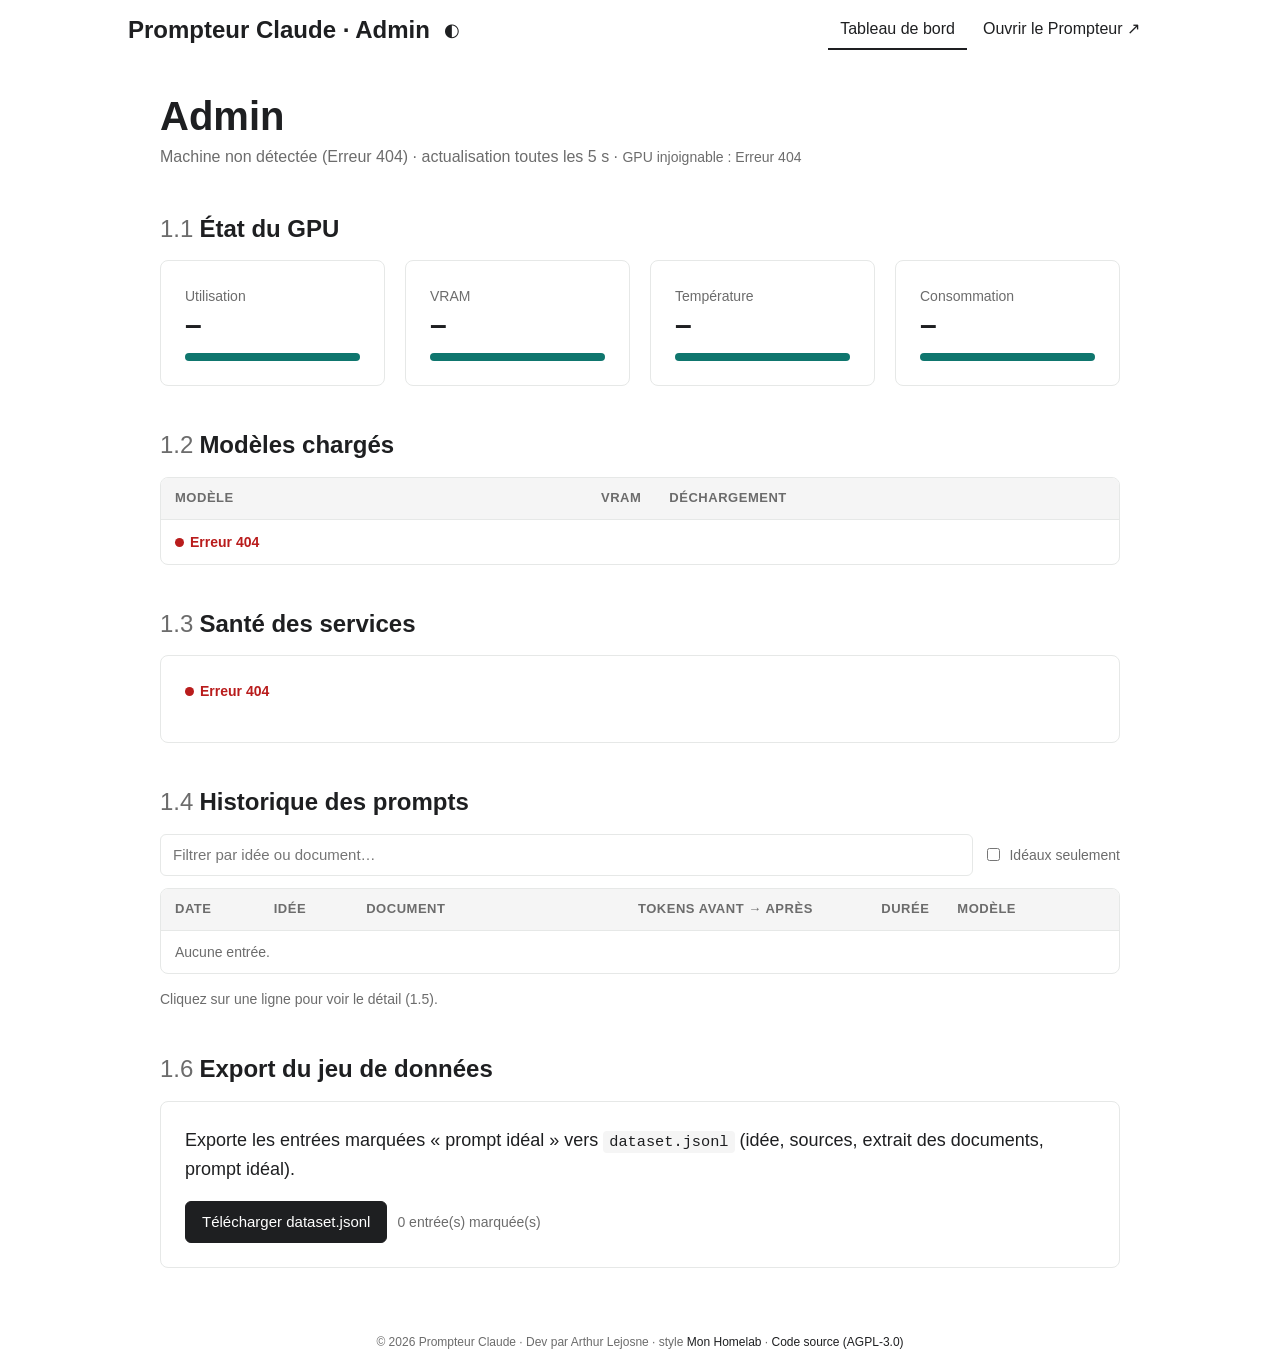
==== commit 43d47dac: "Pied de page : lien vers le code source (AGPL-3.0) Signed-off-by: Arthur <ton@email.fr>" ====
--- a/static/admin.html
+++ b/static/admin.html
@@ -97,7 +97,7 @@
   </div>
 </dialog>
 
-<footer class="footer">© 2026 Prompteur Claude · Dev par Arthur Lejosne · style <a href="https://homelab.arthurlejosne.workers.dev/">Mon Homelab</a></footer>
+<footer class="footer">© 2026 Prompteur Claude · Dev par Arthur Lejosne · style <a href="https://homelab.arthurlejosne.workers.dev/">Mon Homelab</a> · <a href="https://github.com/actionmanyt/Prompteur-claude">Code source (AGPL-3.0)</a></footer>
 
 <script>
 const REFRESH = 5000;
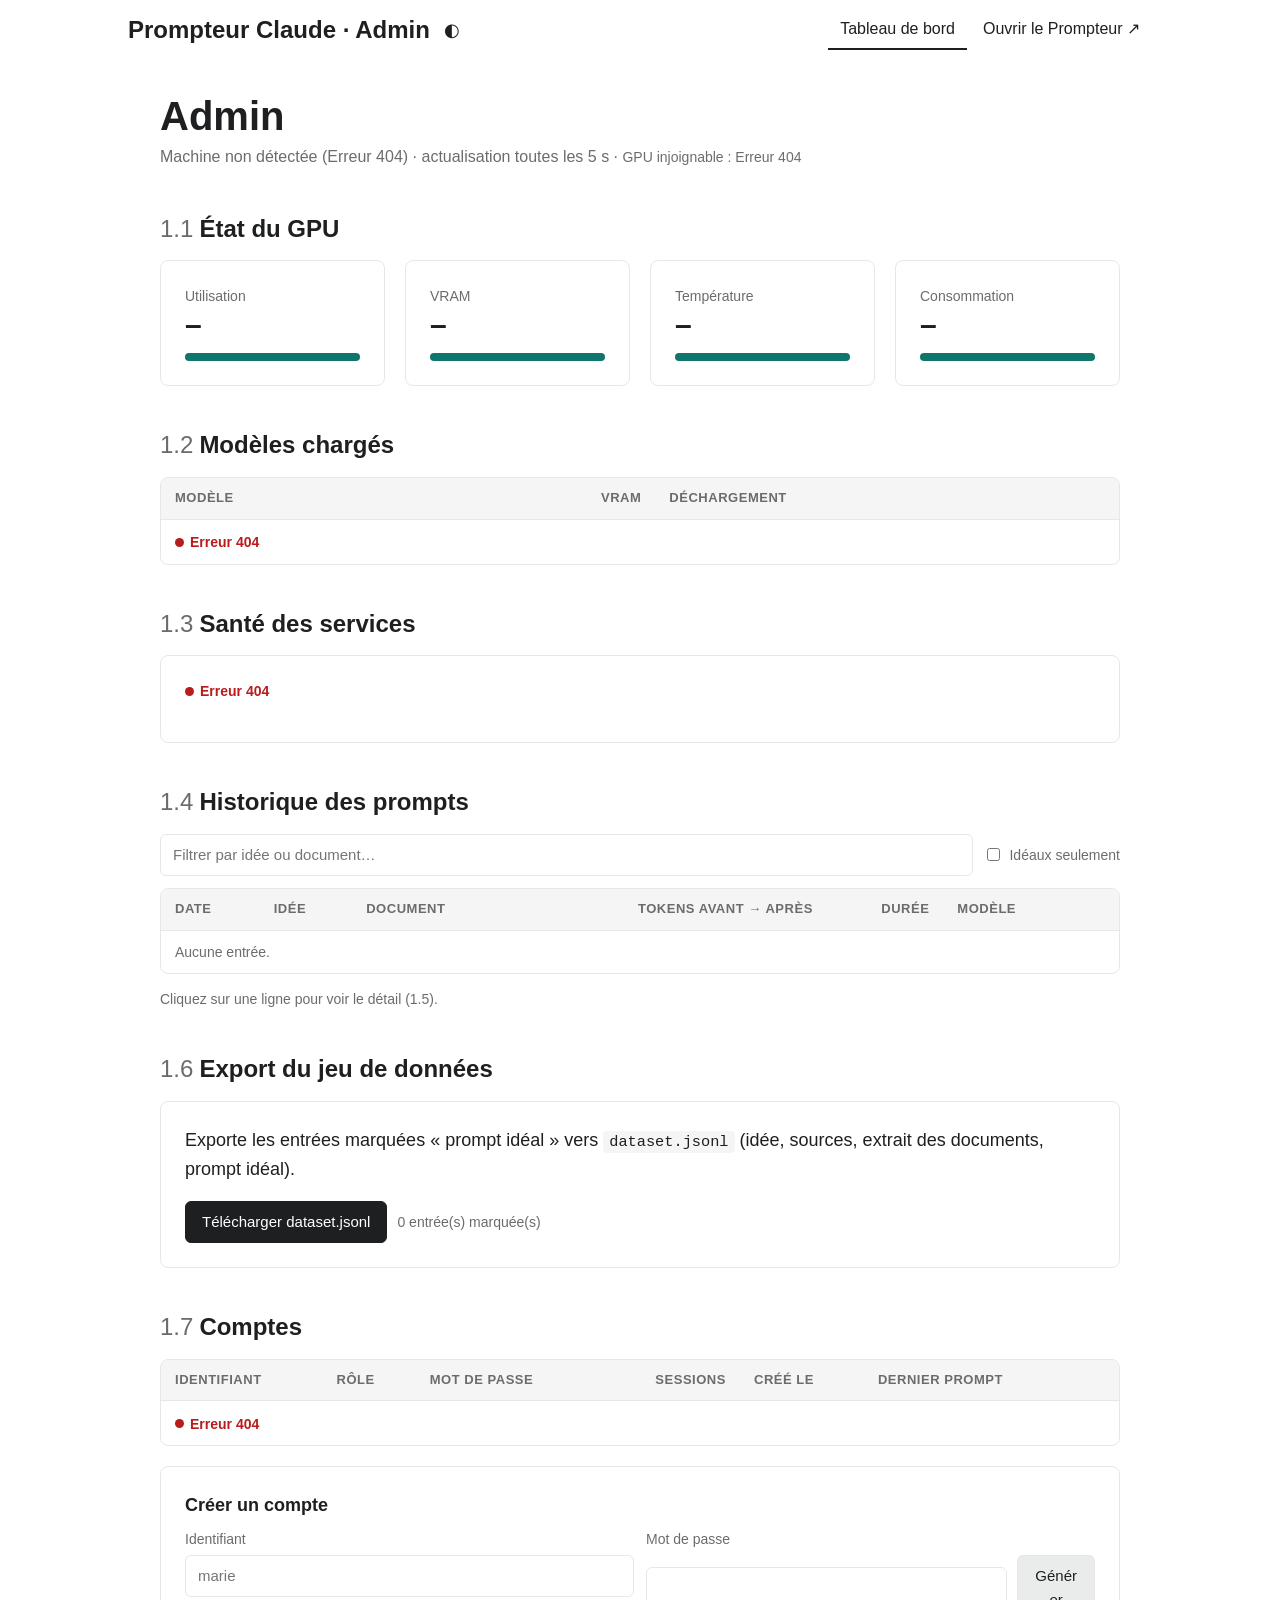
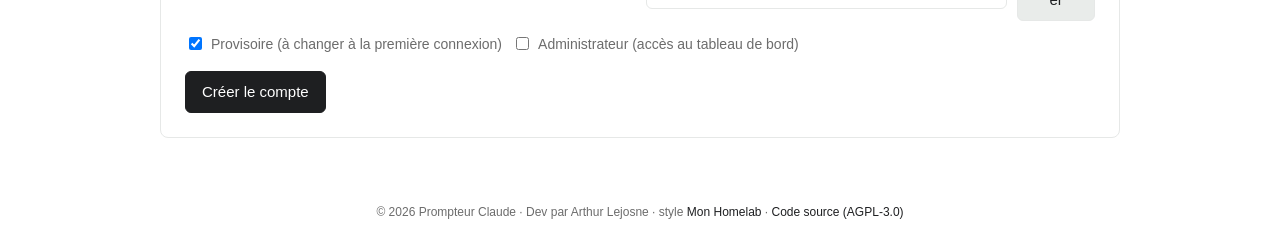
==== commit faae577f: "0.7.0 : comptes depuis le tableau de bord, mot de passe provisoire, changer son mot de passe Signed-" ====
--- a/static/admin.html
+++ b/static/admin.html
@@ -81,7 +81,61 @@
     </div>
     <pre class="prompt" id="export-preview" hidden></pre>
   </div>
+
+  <!-- 1.7 Comptes -->
+  <h2><span class="num">1.7</span>Comptes</h2>
+  <div class="table-wrap">
+    <table>
+      <thead><tr><th>Identifiant</th><th>Rôle</th><th>Mot de passe</th><th class="num">Sessions</th><th>Créé le</th><th>Dernier prompt</th><th></th></tr></thead>
+      <tbody id="users"><tr><td colspan="7" class="muted">Chargement…</td></tr></tbody>
+    </table>
+  </div>
+
+  <div class="card" style="margin-top:var(--content-gap)">
+    <h3 style="margin-top:0">Créer un compte</h3>
+    <form id="new-user" autocomplete="off">
+      <div class="grid" style="grid-template-columns: repeat(auto-fit, minmax(220px, 1fr)); gap:12px">
+        <div><label for="nu-name" style="margin-top:0">Identifiant</label>
+          <input id="nu-name" required pattern="[A-Za-z0-9._\-]{2,32}" placeholder="marie" title="2 à 32 caractères : lettres, chiffres, . - _"></div>
+        <div><label for="nu-pw" style="margin-top:0">Mot de passe</label>
+          <div class="row" style="flex-wrap:nowrap"><input id="nu-pw" required minlength="8" autocomplete="new-password">
+          <button class="btn" type="button" id="nu-gen" title="Générer un mot de passe">Générer</button></div></div>
+      </div>
+      <div class="row" style="margin-top:12px">
+        <label style="margin:0; display:flex; gap:6px; align-items:center"><input type="checkbox" id="nu-temp" checked style="width:auto"> Provisoire (à changer à la première connexion)</label>
+        <label style="margin:0; display:flex; gap:6px; align-items:center"><input type="checkbox" id="nu-admin" style="width:auto"> Administrateur (accès au tableau de bord)</label>
+      </div>
+      <div class="row" style="margin-top:16px">
+        <button class="btn primary" type="submit" id="nu-save">Créer le compte</button>
+        <span class="muted" id="nu-meter"></span>
+      </div>
+    </form>
+    <div id="nu-done" hidden style="margin-top:16px">
+      <p style="margin:0 0 6px"><span class="status ok">Compte créé</span> À transmettre à l'utilisateur (ce mot de passe ne sera plus affiché) :</p>
+      <pre class="prompt" id="nu-info" style="margin:6px 0"></pre>
+      <button class="btn" type="button" id="nu-copy">Copier</button>
+    </div>
+  </div>
 </main>
+
+<!-- Nouveau mot de passe pour un compte -->
+<dialog id="reset" style="width:min(460px, calc(100vw - 32px))">
+  <h3 style="margin-top:0">Nouveau mot de passe pour <span id="r-name"></span></h3>
+  <form id="reset-form" autocomplete="off">
+    <label for="r-pw">Mot de passe</label>
+    <div class="row" style="flex-wrap:nowrap"><input id="r-pw" required minlength="8" autocomplete="new-password">
+      <button class="btn" type="button" id="r-gen">Générer</button></div>
+    <label style="display:flex; gap:6px; align-items:center"><input type="checkbox" id="r-temp" checked style="width:auto"> Provisoire (à changer à la prochaine connexion)</label>
+    <p class="muted" style="font-size:14px">Les sessions ouvertes de ce compte seront fermées.</p>
+    <p id="r-err" class="status err" hidden></p>
+    <div class="row">
+      <button class="btn primary" type="submit">Enregistrer</button>
+      <button class="btn" type="button" id="r-copy">Copier le mot de passe</button>
+      <span style="flex:1"></span>
+      <button class="btn" type="button" onclick="$('#reset').close()">Fermer</button>
+    </div>
+  </form>
+</dialog>
 
 <!-- 1.5 Détail d'un prompt -->
 <dialog id="detail">
@@ -218,16 +272,104 @@
   } catch (e) { toast("Export impossible : " + e.message); }
 }
 
+/* ---------- 1.7 Comptes ---------- */
+let users = [];
+const siteUrl = () => `${location.protocol}//${location.hostname}:8093/`;
+
+async function loadUsers() {
+  try { users = await api.get("/api/admin/users"); } catch (e) {
+    $("#users").innerHTML = `<tr><td colspan="7"><span class="status err">${esc(e.message)}</span></td></tr>`; return;
+  }
+  const me = ME || (await api.get("/api/me").catch(() => ({})));
+  $("#users").innerHTML = users.map((u) => {
+    const self = u.username === me.username;
+    return `<tr data-uid="${u.id}" style="cursor:default">
+      <td><strong>${esc(u.username)}</strong>${self ? ' <span class="tag">vous</span>' : ""}</td>
+      <td>${u.is_admin ? '<span class="status ok">admin</span>' : "utilisateur"}</td>
+      <td>${u.must_change ? '<span class="status warn">provisoire</span>' : '<span class="muted">choisi</span>'}</td>
+      <td class="num">${u.sessions}</td>
+      <td style="white-space:nowrap">${fmtDate(u.created)}</td>
+      <td style="white-space:nowrap">${u.last_prompt ? fmtDate(u.last_prompt) : '<span class="muted">jamais</span>'}</td>
+      <td style="white-space:nowrap">
+        <button class="btn" data-act="pw" title="Donner un nouveau mot de passe">Mot de passe</button>
+        ${self ? "" : `<button class="btn" data-act="role">${u.is_admin ? "Retirer admin" : "Rendre admin"}</button>`}
+        ${u.sessions && !self ? '<button class="btn" data-act="logout" title="Fermer ses sessions">Déconnecter</button>' : ""}
+        ${self ? "" : '<button class="btn" data-act="del" title="Supprimer le compte" style="color:var(--err)">Supprimer</button>'}
+      </td></tr>`;
+  }).join("") || `<tr><td colspan="7" class="muted">Aucun compte.</td></tr>`;
+}
+
+async function userAction(act, u) {
+  try {
+    if (act === "pw") return openReset(u);
+    if (act === "role") {
+      const to = !u.is_admin;
+      if (!confirm(to ? `Donner à « ${u.username} » l'accès au tableau de bord ?` : `Retirer les droits d'administrateur de « ${u.username} » ?`)) return;
+      await api.patch(`/api/admin/users/${u.id}`, { is_admin: to });
+      toast(to ? "Compte administrateur" : "Compte utilisateur");
+    }
+    if (act === "logout") { const r = await api.post(`/api/admin/users/${u.id}/logout`); toast(`${r.closed} session(s) fermée(s)`); }
+    if (act === "del") {
+      if (!confirm(`Supprimer le compte « ${u.username} » ?\nSa clé API et ses réglages seront effacés. L'historique de ses prompts est gardé.`)) return;
+      await api.del(`/api/admin/users/${u.id}`); toast("Compte supprimé");
+    }
+  } catch (e) { toast(e.message); }
+  loadUsers();
+}
+
+function openReset(u) {
+  $("#r-name").textContent = u.username; $("#r-pw").value = genPassword(); $("#r-temp").checked = true;
+  $("#r-err").hidden = true;
+  $("#reset-form").onsubmit = async (e) => {
+    e.preventDefault();
+    try {
+      const r = await api.post(`/api/admin/users/${u.id}/password`, { password: $("#r-pw").value, temporary: $("#r-temp").checked });
+      $("#reset").close();
+      if (r.self) { toast("Mot de passe changé : reconnectez-vous"); setTimeout(() => (location.href = "/login.html"), 1200); return; }
+      toast("Mot de passe changé, sessions fermées"); loadUsers();
+    } catch (ex) { $("#r-err").textContent = ex.message; $("#r-err").hidden = false; }
+  };
+  $("#reset").showModal();
+}
+
+function setupUsers() {
+  const meter = () => { const s = pwStrength($("#nu-pw").value); $("#nu-meter").innerHTML = $("#nu-pw").value ? `Solidité : <span class="status ${s.cls}">${s.label}</span>` : ""; };
+  $("#nu-pw").addEventListener("input", meter);
+  $("#nu-gen").addEventListener("click", () => { $("#nu-pw").value = genPassword(); meter(); });
+  $("#r-gen").addEventListener("click", () => ($("#r-pw").value = genPassword()));
+  $("#r-copy").addEventListener("click", () => copy($("#r-pw").value));
+  $("#nu-copy").addEventListener("click", () => copy($("#nu-info").textContent));
+  $("#users").addEventListener("click", (e) => {
+    const b = e.target.closest("button[data-act]"); if (!b) return;
+    const u = users.find((x) => x.id === +b.closest("tr").dataset.uid); if (u) userAction(b.dataset.act, u);
+  });
+  $("#new-user").addEventListener("submit", async (e) => {
+    e.preventDefault();
+    const name = $("#nu-name").value.trim(), pw = $("#nu-pw").value, temp = $("#nu-temp").checked;
+    $("#nu-save").disabled = true;
+    try {
+      await api.post("/api/admin/users", { username: name, password: pw, is_admin: $("#nu-admin").checked, temporary: temp });
+      $("#nu-info").textContent = `Adresse : ${siteUrl()}\nIdentifiant : ${name}\nMot de passe : ${pw}` +
+        (temp ? "\n(provisoire : à changer à la première connexion)" : "");
+      $("#nu-done").hidden = false;
+      $("#new-user").reset(); $("#nu-temp").checked = true; $("#nu-meter").textContent = "";
+      toast("Compte créé"); loadUsers();
+    } catch (ex) { toast(ex.message); }
+    finally { $("#nu-save").disabled = false; }
+  });
+}
+
 document.addEventListener("DOMContentLoaded", async () => {
+  setupUsers();
   // Le site du Prompteur : même machine, port 8093
-  $("#open-site").href = `${location.protocol}//${location.hostname}:8093/`;
+  $("#open-site").href = siteUrl();
   $("#every").textContent = REFRESH / 1000;
   $("#history").addEventListener("click", (e) => { const tr = e.target.closest("tr[data-id]"); if (tr) openDetail(+tr.dataset.id); });
   $("#filter").addEventListener("input", renderHistory);
   $("#only-ideal").addEventListener("change", renderHistory);
   await loadHistory();
   await loadSystem();
-  loadGpu(); loadPs(); loadHealth();
+  loadGpu(); loadPs(); loadHealth(); loadUsers();
   setInterval(() => { loadGpu(); loadPs(); }, REFRESH);
   setInterval(loadHealth, 30000);
 });
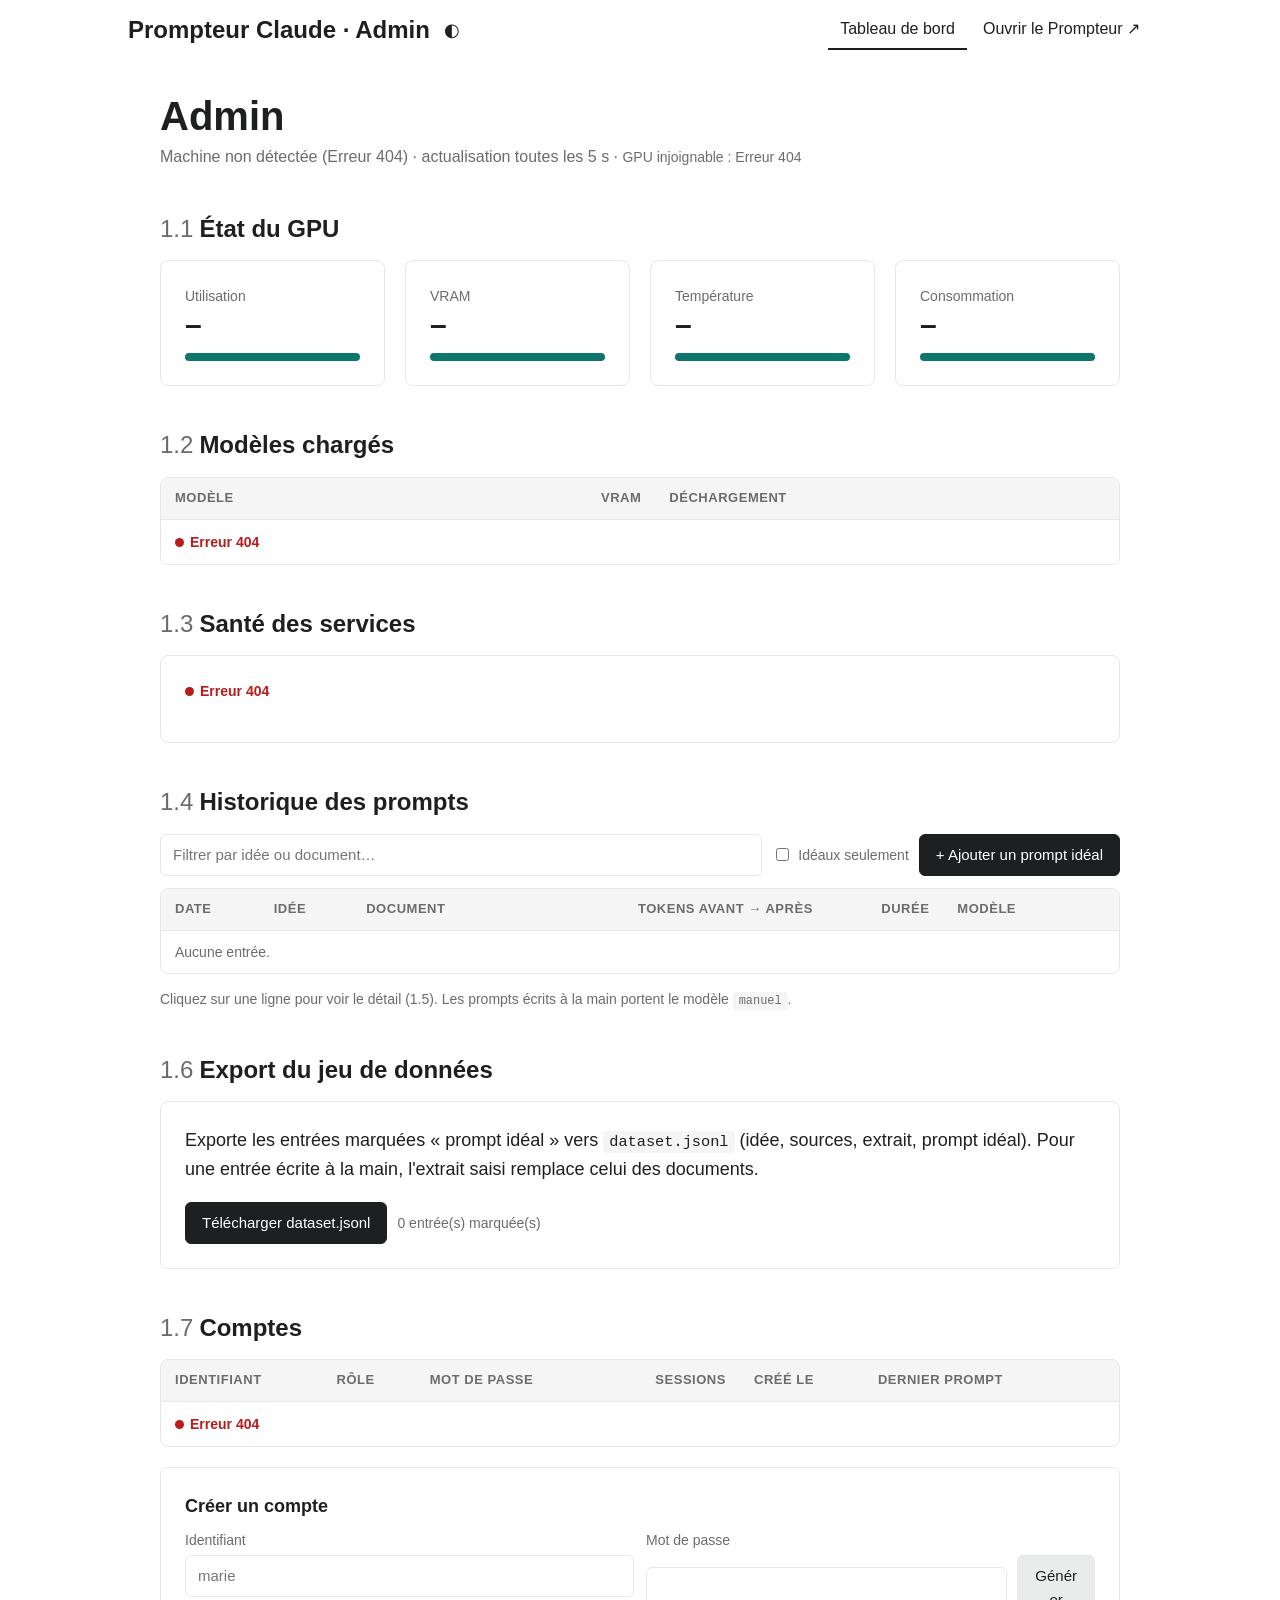
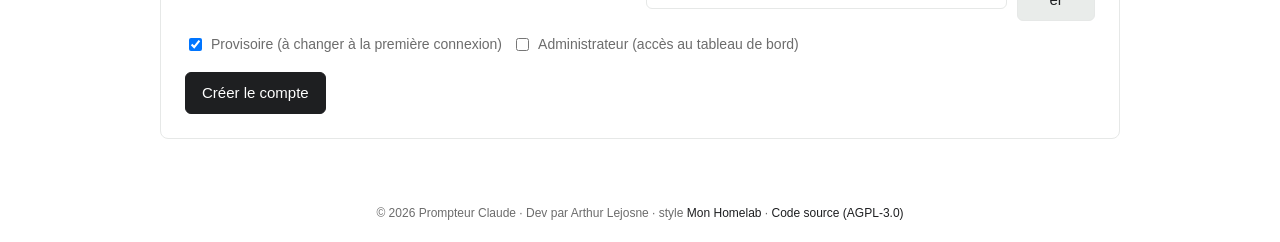
==== commit 8288127b: "0.8.0 : prompts idéaux ajoutés à la main Tableau de bord (port 8094), section 1.4 Historique : - « " ====
--- a/static/admin.html
+++ b/static/admin.html
@@ -62,6 +62,7 @@
     <label style="margin:0; display:flex; gap:6px; align-items:center; white-space:nowrap">
       <input type="checkbox" id="only-ideal" style="width:auto"> Idéaux seulement
     </label>
+    <button class="btn primary" type="button" id="add-ideal" title="Écrire un prompt idéal à la main">+ Ajouter un prompt idéal</button>
   </div>
   <div class="table-wrap">
     <table>
@@ -69,12 +70,12 @@
       <tbody id="history"></tbody>
     </table>
   </div>
-  <p class="muted">Cliquez sur une ligne pour voir le détail (1.5).</p>
+  <p class="muted">Cliquez sur une ligne pour voir le détail (1.5). Les prompts écrits à la main portent le modèle <code>manuel</code>.</p>
 
   <!-- 1.6 Export -->
   <h2><span class="num">1.6</span>Export du jeu de données</h2>
   <div class="card">
-    <p style="margin-top:0">Exporte les entrées marquées « prompt idéal » vers <code>dataset.jsonl</code> (idée, sources, extrait des documents, prompt idéal).</p>
+    <p style="margin-top:0">Exporte les entrées marquées « prompt idéal » vers <code>dataset.jsonl</code> (idée, sources, extrait, prompt idéal). Pour une entrée écrite à la main, l'extrait saisi remplace celui des documents.</p>
     <div class="row">
       <button class="btn primary" onclick="exportDataset()">Télécharger dataset.jsonl</button>
       <span class="muted" id="ideal-count"></span>
@@ -146,9 +147,35 @@
     <button class="btn primary" id="d-copy">Recopier</button>
     <button class="btn" id="d-regen">Régénérer</button>
     <button class="btn" id="d-ideal"></button>
+    <button class="btn" id="d-fix"></button>
     <span style="flex:1"></span>
     <button class="btn" onclick="$('#detail').close()">Fermer</button>
   </div>
+</dialog>
+
+<!-- Prompt idéal écrit ou corrigé à la main -->
+<dialog id="ideal-dlg" style="width:min(820px, calc(100vw - 32px))">
+  <h3 style="margin-top:0" id="i-title">Ajouter un prompt idéal</h3>
+  <p class="muted" id="i-from" hidden style="margin-top:0"></p>
+  <form id="ideal-form" autocomplete="off">
+    <label for="i-idea" style="margin-top:0">Idée de départ <span class="muted">(telle que saisie dans le Prompteur)</span></label>
+    <textarea id="i-idea" required maxlength="2000" style="min-height:70px"></textarea>
+    <label for="i-excerpt">Extrait du document <span class="muted">(facultatif : le texte que le modèle doit résumer)</span></label>
+    <textarea id="i-excerpt" style="min-height:90px"></textarea>
+    <p class="muted" id="i-docs" hidden style="margin:4px 0 0; font-size:14px"></p>
+    <div class="row" style="justify-content:space-between; align-items:flex-end">
+      <label for="i-prompt">Prompt idéal</label>
+      <button class="btn" type="button" id="i-skel" title="Insérer les 4 sections">Gabarit</button>
+    </div>
+    <textarea id="i-prompt" required maxlength="20000" class="mono" style="min-height:260px"></textarea>
+    <p class="muted" id="i-check" style="margin:6px 0 0; font-size:14px"></p>
+    <p id="i-err" class="status err" hidden></p>
+    <div class="row" style="margin-top:12px">
+      <button class="btn primary" type="submit" id="i-save">Enregistrer comme prompt idéal</button>
+      <span style="flex:1"></span>
+      <button class="btn" type="button" onclick="$('#ideal-dlg').close()">Annuler</button>
+    </div>
+  </form>
 </dialog>
 
 <footer class="footer">© 2026 Prompteur Claude · Dev par Arthur Lejosne · style <a href="https://homelab.arthurlejosne.workers.dev/">Mon Homelab</a> · <a href="https://github.com/actionmanyt/Prompteur-claude">Code source (AGPL-3.0)</a></footer>
@@ -237,9 +264,13 @@
     <dt>Date</dt><dd>${fmtDate(h.date)}</dd>
     <dt>Documents</dt><dd class="mono">${srcs(h).length ? srcs(h).map(esc).join("<br>") : "aucun"}</dd>
     <dt>Tokens</dt><dd>${h.tokens_before} → ${h.tokens_after} (${gain >= 0 ? "−" : "+"}${Math.abs(gain)} %)</dd>
-    <dt>Durée</dt><dd>${h.duration_s} s · <span class="mono">${esc(h.model)}</span></dd>`;
+    <dt>Durée</dt><dd>${h.manual ? "écrit à la main" : h.duration_s + " s"} · <span class="mono">${esc(h.model)}</span></dd>` +
+    (h.excerpt ? `<dt>Extrait</dt><dd class="clip" title="${esc(h.excerpt)}">${esc(h.excerpt.slice(0, 160))}${h.excerpt.length > 160 ? "…" : ""}</dd>` : "");
   $("#d-prompt").textContent = h.prompt;
   $("#d-copy").onclick = () => copy($("#d-prompt").textContent);
+  $("#d-regen").hidden = h.manual;
+  $("#d-fix").textContent = h.manual ? "✎ Modifier" : "✎ Corriger en prompt idéal";
+  $("#d-fix").onclick = () => { $("#detail").close(); openIdeal(h); };
   $("#d-regen").onclick = async () => {
     $("#d-regen").disabled = true; $("#d-prompt").textContent = "";
     try {
@@ -259,6 +290,62 @@
     catch (e) { toast(e.message); }
   };
   $("#detail").showModal();
+}
+
+/* ---------- Prompts idéaux écrits ou corrigés à la main ---------- */
+const SECTIONS = ["Contexte", "Tâche", "Contraintes", "Format"];
+const SKELETON = SECTIONS.map((t) => `## ${t}\n`).join("\n");
+// Le prompt généré peut finir par les documents joints (« ## Document 1 : … ») : ils ne font pas partie du prompt idéal
+const withoutAppendix = (p) => { const i = (p || "").search(/\n+## Document 1 : /); return i >= 0 ? p.slice(0, i).trim() : (p || "").trim(); };
+
+function checkIdeal() {
+  const p = $("#i-prompt").value;
+  const missing = SECTIONS.filter((t) => !new RegExp(`^#{1,3}\\s*${t}\\b`, "mi").test(p));
+  const n = tokens(p);
+  $("#i-check").innerHTML = (p ? `${n.toLocaleString("fr-FR")} tokens · ` : "") + (missing.length
+    ? `<span class="status warn">Sections absentes : ${missing.join(", ")}</span>`
+    : '<span class="status ok">Les 4 sections sont présentes</span>');
+}
+
+// h absent : nouveau prompt · h généré : correction (nouvelle entrée) · h manuel : modification
+function openIdeal(h) {
+  const edit = h && h.manual, fix = h && !h.manual;
+  $("#i-title").textContent = edit ? "Modifier le prompt idéal" : fix ? "Corriger en prompt idéal" : "Ajouter un prompt idéal";
+  $("#i-from").hidden = !fix;
+  if (fix) $("#i-from").textContent = `D'après le prompt du ${fmtDate(h.date)} (${h.model}). L'original reste dans l'historique, sans changement.`;
+  $("#i-idea").value = h ? h.idea : "";
+  $("#i-excerpt").value = h ? h.excerpt || "" : "";
+  $("#i-prompt").value = h ? withoutAppendix(h.prompt) : SKELETON;
+  const docs = h ? srcs(h) : [];
+  $("#i-docs").hidden = !docs.length;
+  $("#i-docs").textContent = docs.length ? `Documents liés : ${docs.join(", ")}. Sans extrait saisi, l'export reprend leurs sections gardées.` : "";
+  $("#i-err").hidden = true;
+  checkIdeal();
+  $("#ideal-form").onsubmit = async (e) => {
+    e.preventDefault();
+    const body = { idea: $("#i-idea").value, excerpt: $("#i-excerpt").value, prompt: $("#i-prompt").value };
+    $("#i-save").disabled = true;
+    try {
+      if (edit) await api.put(`/api/admin/ideal/${h.id}`, body);
+      else await api.post("/api/admin/ideal", fix ? { ...body, from_id: h.id } : body);
+      $("#ideal-dlg").close();
+      toast(edit ? "Prompt idéal modifié" : "Prompt idéal enregistré ★");
+      await loadHistory();
+    } catch (ex) { $("#i-err").textContent = ex.message; $("#i-err").hidden = false; }
+    finally { $("#i-save").disabled = false; }
+  };
+  $("#ideal-dlg").showModal();
+  $("#i-idea").focus();
+}
+
+function setupIdeal() {
+  $("#add-ideal").addEventListener("click", () => openIdeal());
+  $("#i-prompt").addEventListener("input", checkIdeal);
+  $("#i-skel").addEventListener("click", () => {
+    const t = $("#i-prompt");
+    if (t.value.trim() && !confirm("Remplacer le texte actuel par le gabarit vide ?")) return;
+    t.value = SKELETON; checkIdeal(); t.focus();
+  });
 }
 
 async function exportDataset() {
@@ -361,6 +448,7 @@
 
 document.addEventListener("DOMContentLoaded", async () => {
   setupUsers();
+  setupIdeal();
   // Le site du Prompteur : même machine, port 8093
   $("#open-site").href = siteUrl();
   $("#every").textContent = REFRESH / 1000;
